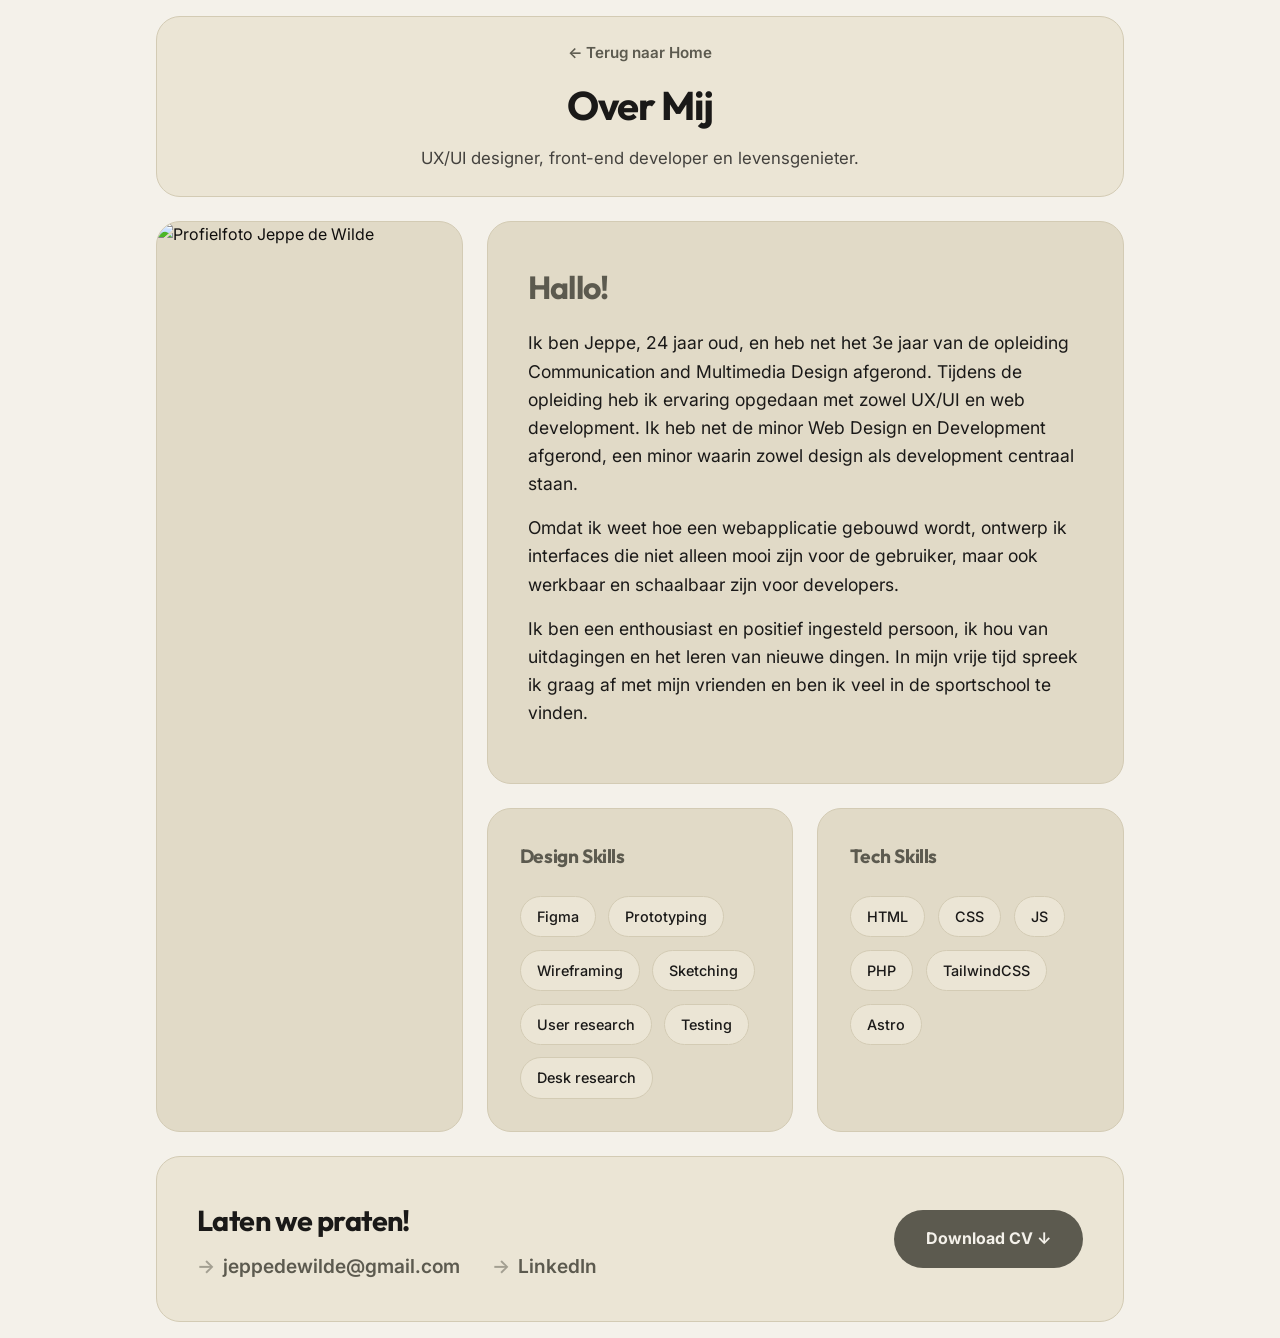
==== over-mij.html @ 36092df2 "Volledige portfolio website geüpload" ====
<!DOCTYPE html>
<html lang="nl">

<head>
    <meta charset="UTF-8">
    <meta name="viewport" content="width=device-width, initial-scale=1.0">
    <title>Over Mij | Jeppe de Wilde</title>
    <link rel="stylesheet" href="style.css">
</head>

<body>

    <main class="page-container">

        <div class="header-section intro-tile">
            <a href="index.html" class="back-link">&larr; Terug naar Home</a>
            <h1>Over Mij</h1>
            <p class="intro">UX/UI designer, front-end developer en levensgenieter.</p>
        </div>

        <div class="bento-grid overmij-grid">

            <div class="bento-tile col-span-1 row-span-2 photo-tile">
                <img src="assets/jeppedewilde.png" alt="Profielfoto Jeppe de Wilde" class="profile-img">
            </div>

            <div class="bento-tile col-span-2 bio-tile">
                <h2>Hallo!</h2>
                <p>Ik ben Jeppe, 24 jaar oud, en heb net het 3e jaar van de opleiding Communication and Multimedia
                    Design afgerond. Tijdens de opleiding heb ik ervaring opgedaan met zowel UX/UI en web development.
                    Ik heb net de minor Web Design en Development afgerond, een minor waarin zowel design als
                    development centraal staan.</p>
                <p>Omdat ik weet hoe een webapplicatie gebouwd wordt, ontwerp ik interfaces die niet alleen mooi zijn
                    voor de gebruiker, maar ook werkbaar en schaalbaar zijn voor developers.</p>
                <p>Ik ben een enthousiast en positief ingesteld persoon, ik hou van uitdagingen en het leren van nieuwe
                    dingen. In mijn vrije tijd spreek ik graag af met mijn vrienden en ben ik veel in de sportschool te
                    vinden.</p>
            </div>

            <div class="bento-tile col-span-1 skills-tile">
                <h3>Design Skills</h3>
                <div class="skills-wrapper">
                    <span class="skill-tag">Figma</span>
                    <span class="skill-tag">Prototyping</span>
                    <span class="skill-tag">Wireframing</span>
                    <span class="skill-tag">Sketching</span>
                    <span class="skill-tag">User research</span>
                    <span class="skill-tag">Testing</span>
                    <span class="skill-tag">Desk research</span>
                </div>
            </div>

            <div class="bento-tile col-span-1 skills-tile">
                <h3>Tech Skills</h3>
                <div class="skills-wrapper">
                    <span class="skill-tag">HTML</span>
                    <span class="skill-tag">CSS</span>
                    <span class="skill-tag">JS</span>
                    <span class="skill-tag">PHP</span>
                    <span class="skill-tag">TailwindCSS</span>
                    <span class="skill-tag">Astro</span>
                </div>
            </div>

            <div class="bento-tile col-span-3 contact-tile">
                <div class="contact-info">
                    <h3>Laten we praten!</h3>
                    <div class="contact-links">
                        <a href="mailto:jeppedewilde@gmail.com" class="contact-link">jeppedewilde@gmail.com</a>
                        <a href="https://www.linkedin.com/in/jeppe-de-wilde-062630236" target="_blank"
                            class="contact-link">LinkedIn</a>
                    </div>
                </div>

                <a href="assets/CV-Jeppe-de-Wilde.pdf" download class="btn-cv">
                    Download CV &darr;
                </a>
            </div>

        </div>

    </main>

</body>

</html>
---- style.css ----
/* MARK: Fonts Inladen */
@import url('https://fonts.googleapis.com/css2?family=Inter:wght@400;500;600&family=Outfit:wght@700;800&display=swap');

/* MARK: Modulaire CSS Inladen */
@import url('css/global.css');
@import url('css/bento.css');
@import url('css/home.css');
@import url('css/subpages.css');
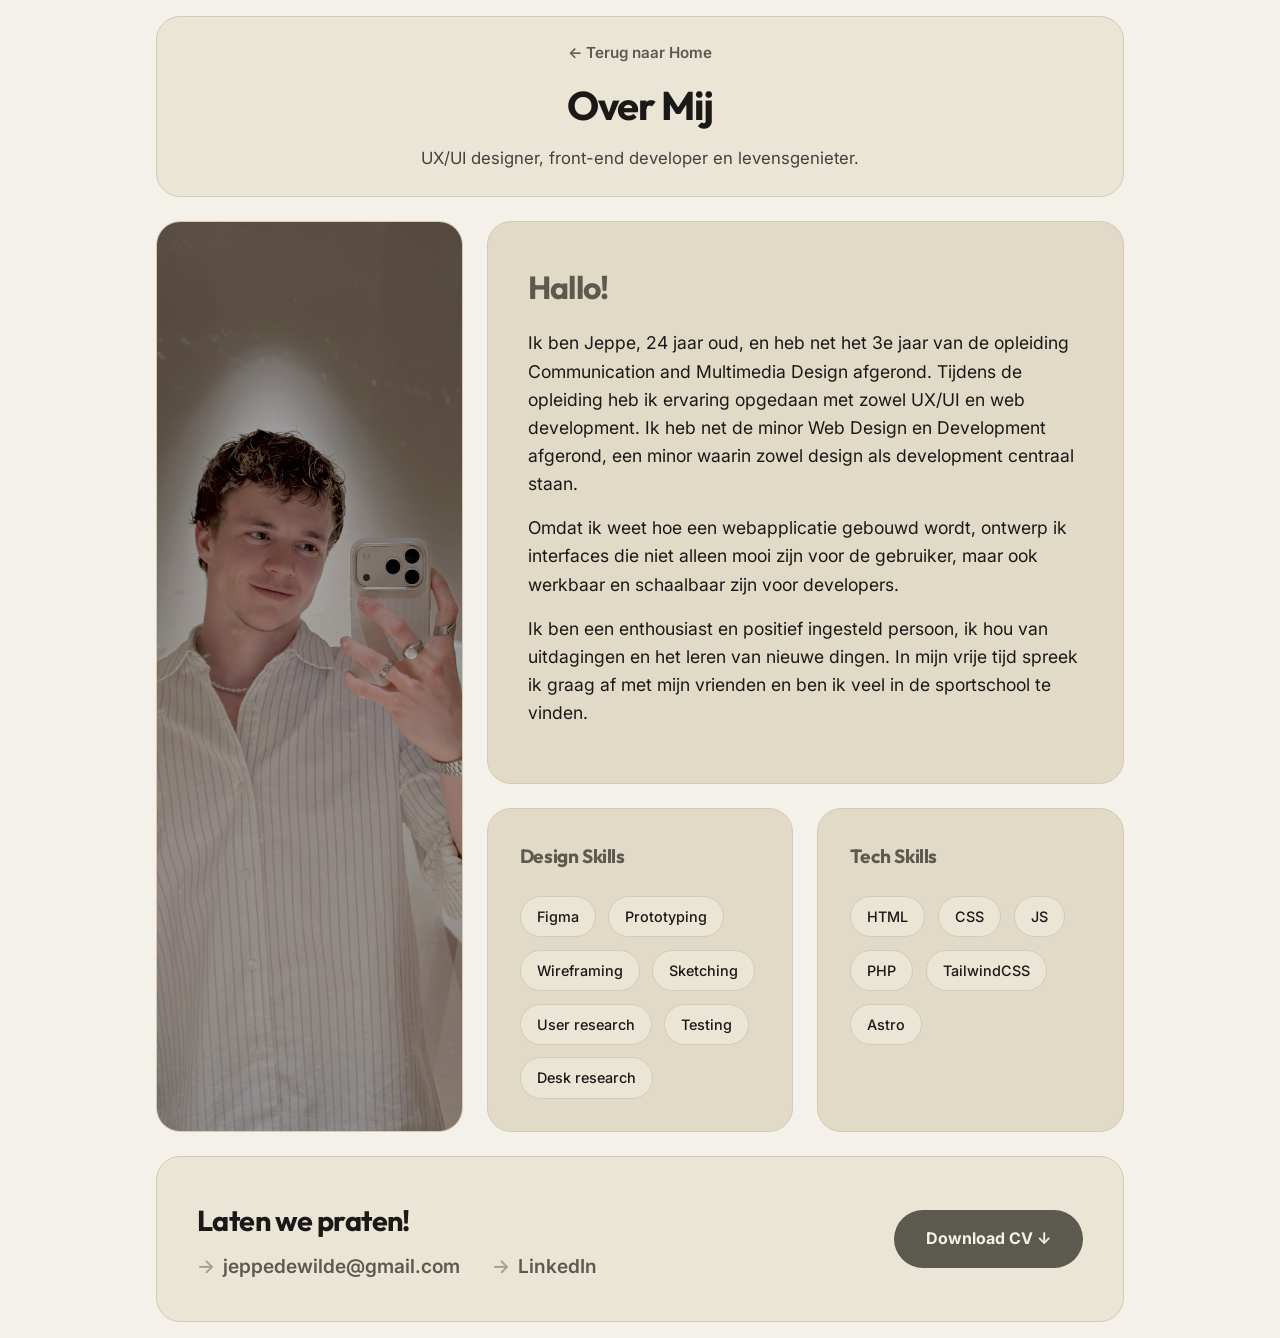
==== commit 4f9d8259: "Selfie geoptimaliseerd voor snellere laadtijden" ====
--- a/over-mij.html
+++ b/over-mij.html
@@ -21,7 +21,7 @@
         <div class="bento-grid overmij-grid">
 
             <div class="bento-tile col-span-1 row-span-2 photo-tile">
-                <img src="assets/jeppedewilde.png" alt="Profielfoto Jeppe de Wilde" class="profile-img">
+                <img src="assets/jeppedewilde.jpg" alt="Profielfoto Jeppe de Wilde" class="profile-img">
             </div>
 
             <div class="bento-tile col-span-2 bio-tile">
